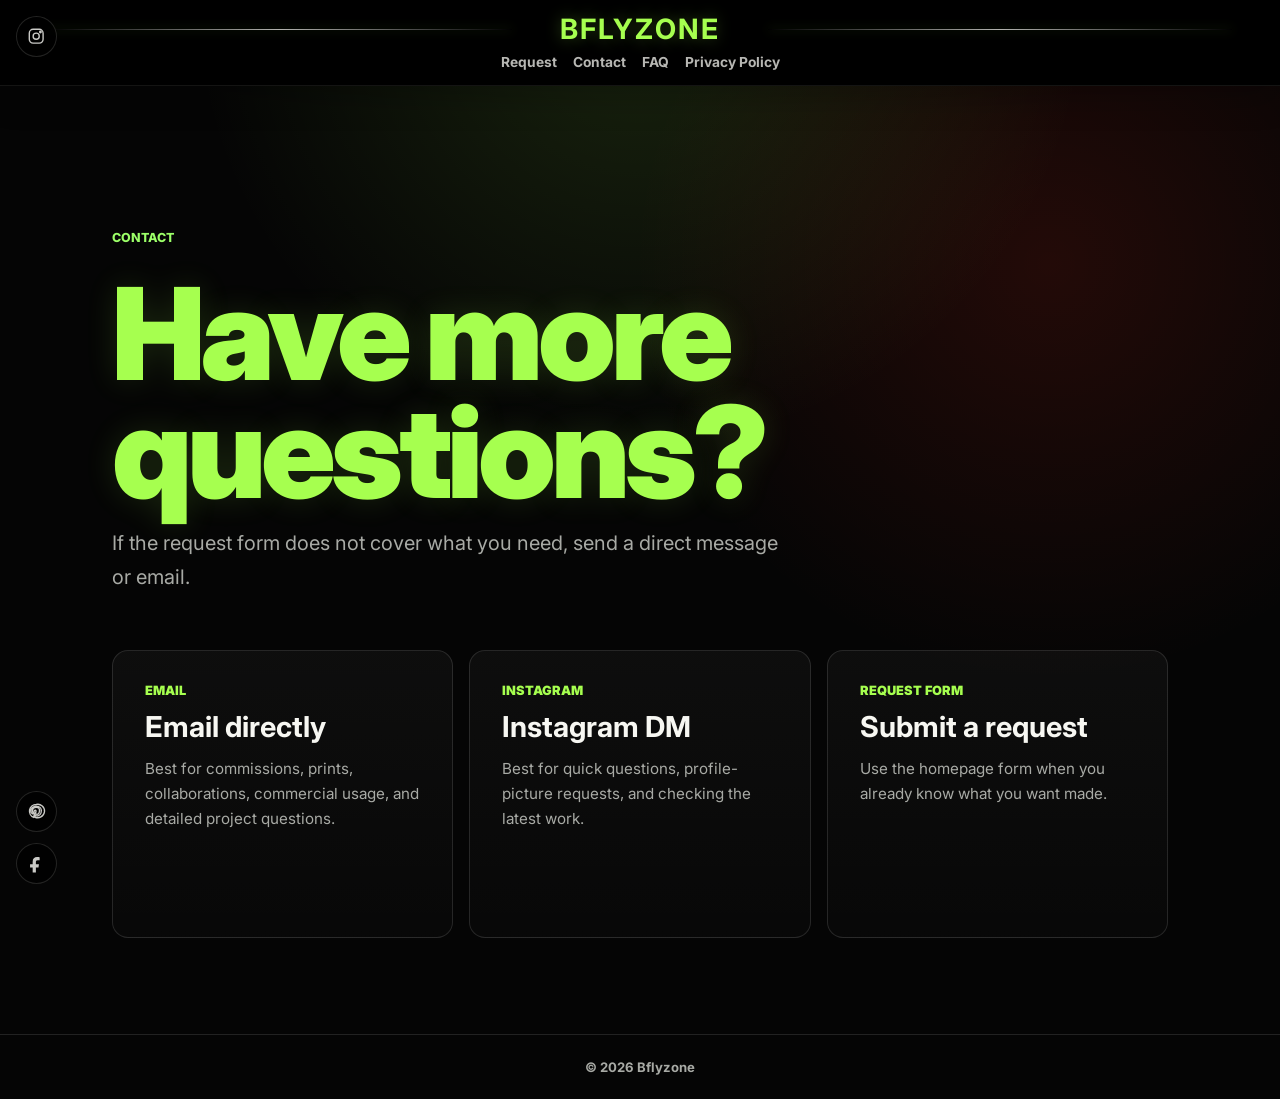
==== contact/index.html @ f9c37932 "Bump CSS to v=3 across all pages to force cache refresh Co-Authored-By: Claude Sonnet 4.6 <noreply@a" ====
<!doctype html>
<html lang="en">
  <head>
    <meta charset="utf-8">
    <meta name="viewport" content="width=device-width, initial-scale=1">
    <meta name="description" content="Contact Bflyzone for digital art commissions. Reach out via email, Instagram DM, or the request form for profile pictures, prints, clothing designs, and collaborations.">
    <meta name="author" content="Bflyzone">
    <meta name="robots" content="index, follow">
    <meta name="theme-color" content="#050505">
    <title>Contact Bflyzone | Commission Digital Art</title>
    <meta property="og:title" content="Contact Bflyzone | Commission Digital Art">
    <meta property="og:description" content="Reach out via email, Instagram DM, or the request form for profile pictures, prints, clothing designs, and collaborations.">
    <meta property="og:url" content="https://bflyzone.net/contact/">
    <meta property="og:image" content="https://bflyzone.net/assets/brand/mika-profile-7.png">
    <meta property="og:type" content="website">
    <meta property="og:site_name" content="Bflyzone">
    <meta property="og:locale" content="en_US">
    <meta name="twitter:card" content="summary_large_image">
    <meta name="twitter:title" content="Contact Bflyzone | Commission Digital Art">
    <meta name="twitter:description" content="Reach out via email, Instagram DM, or the request form for profile pictures, prints, clothing designs, and collaborations.">
    <meta name="twitter:image" content="https://bflyzone.net/assets/brand/mika-profile-7.png">
    <link rel="icon" type="image/png" href="../assets/brand/mika-profile-7.png">
    <link rel="apple-touch-icon" href="../assets/brand/mika-profile-7.png">
    <link rel="preconnect" href="https://fonts.googleapis.com">
    <link rel="preconnect" href="https://fonts.gstatic.com" crossorigin>
    <link href="https://fonts.googleapis.com/css2?family=Inter:wght@400;500;600;700;800;900&display=swap" rel="stylesheet">
    <link rel="stylesheet" href="../styles.css?v=3">
  </head>
  <body>
    <aside class="social-rail" aria-label="Social links">
      <a href="https://www.instagram.com/bflyzone/" target="_blank" rel="noreferrer" aria-label="Instagram">
        <svg viewBox="0 0 24 24" aria-hidden="true"><rect x="3" y="3" width="18" height="18" rx="5"></rect><circle cx="12" cy="12" r="4"></circle><circle cx="17.5" cy="6.5" r="1"></circle></svg>
      </a>
      <a href="https://www.pinterest.com/bflyzone/" target="_blank" rel="noreferrer" aria-label="Pinterest">
        <svg viewBox="0 0 24 24" aria-hidden="true"><path d="M12 3.2a8.8 8.8 0 0 0-3.2 17l.8-5.2c-.4-.8-.6-1.8-.3-2.9.5-2 2.9-1.7 2.4.3l-.4 1.7c-.3 1.1.6 2 1.7 2 2 0 3.3-2.5 3.3-5.4 0-2.2-1.5-3.9-4.2-3.9-3.1 0-5 2.3-5 4.8 0 .9.3 1.6.8 2.1.2.2.2.3.1.6l-.2.9c-.1.3-.3.4-.6.3-1.5-.6-2.2-2.1-2.2-3.8 0-2.9 2.5-6.3 7.3-6.3 3.9 0 6.4 2.8 6.4 5.8 0 4-2.2 7-5.4 7-1.1 0-2.2-.6-2.5-1.3l-.7 2.7A8.8 8.8 0 1 0 12 3.2Z"></path></svg>
      </a>
      <a href="https://www.facebook.com/profile.php?id=61553588356300" target="_blank" rel="noreferrer" aria-label="Facebook">
        <svg viewBox="0 0 24 24" aria-hidden="true"><path d="M14 8h2.5V4.3c-.4-.1-1.8-.3-3.4-.3-3.4 0-5.7 2.1-5.7 6v3.4H4v4.1h3.4V24h4.2v-6.5H15l.6-4.1h-4v-3c0-1.2.3-2.4 2.4-2.4Z"></path></svg>
      </a>
    </aside>
    <header class="topbar">
      <a class="handle-mark" href="/" aria-label="Home">
        <span></span>
        <strong>BFLYZONE</strong>
        <span></span>
      </a>
      <nav aria-label="Primary navigation">
        <a href="/#request">Request</a>
        <a href="/contact/" aria-current="page">Contact</a>
        <a href="/faq/">FAQ</a>
        <a href="/privacy-policy/">Privacy Policy</a>
      </nav>
    </header>

    <main class="page-main contact-page">
      <section class="contact-hero">
        <p class="tag">Contact</p>
        <h1>Have more questions?</h1>
        <p>If the request form does not cover what you need, send a direct message or email.</p>
      </section>

      <section class="contact-options" aria-label="Direct contact options">
        <a class="contact-card" href="mailto:bflyzone@gmail.com">
          <span>Email</span>
          <strong>Email directly</strong>
          <small>Best for commissions, prints, collaborations, commercial usage, and detailed project questions.</small>
        </a>
        <a class="contact-card" href="https://www.instagram.com/bflyzone/" target="_blank" rel="noreferrer">
          <span>Instagram</span>
          <strong>Instagram DM</strong>
          <small>Best for quick questions, profile-picture requests, and checking the latest work.</small>
        </a>
        <a class="contact-card" href="/#request">
          <span>Request Form</span>
          <strong>Submit a request</strong>
          <small>Use the homepage form when you already know what you want made.</small>
        </a>
      </section>
    </main>

    <footer>
      <p>© 2026 Bflyzone</p>
    </footer>
  </body>
</html>
---- styles.css ----
:root {
  color-scheme: dark;
  --bg: #050505;
  --panel: #101112;
  --text: #f7f7f2;
  --muted: #a8aaa5;
  --line: rgba(247, 247, 242, 0.12);
  --lime: #a6ff4f;
  --red: #ff321e;
  --green: #244f2a;
  --cyan: #9cff68;
}

* {
  box-sizing: border-box;
}

html {
  scroll-behavior: smooth;
}

body {
  margin: 0;
  min-width: 320px;
  background:
    radial-gradient(circle at 50% 0%, rgba(166, 255, 79, 0.13), transparent 28rem),
    radial-gradient(circle at 82% 24%, rgba(255, 50, 30, 0.12), transparent 26rem),
    var(--bg);
  color: var(--text);
  font-family: Inter, system-ui, -apple-system, BlinkMacSystemFont, "Segoe UI", sans-serif;
  letter-spacing: 0;
}

img {
  display: block;
  width: 100%;
  height: 100%;
  object-fit: cover;
}

a {
  color: inherit;
  text-decoration: none;
}

.social-rail {
  position: fixed;
  top: 1rem;
  bottom: 1rem;
  left: 1rem;
  z-index: 30;
  display: flex;
  flex-direction: column;
  justify-content: space-between;
  pointer-events: none;
}

.social-rail a {
  display: grid;
  width: 2.55rem;
  height: 2.55rem;
  place-items: center;
  border: 1px solid rgba(247, 247, 242, 0.14);
  border-radius: 999px;
  background: rgba(0, 0, 0, 0.62);
  color: rgba(247, 247, 242, 0.82);
  pointer-events: auto;
  transition: color 180ms ease, border-color 180ms ease, background 180ms ease, transform 180ms ease;
}

.social-rail a:hover {
  border-color: rgba(166, 255, 79, 0.72);
  background: rgba(166, 255, 79, 0.1);
  color: var(--lime);
  transform: translateY(-2px);
}

.social-rail svg {
  width: 1.15rem;
  height: 1.15rem;
  fill: none;
  stroke: currentColor;
  stroke-linecap: round;
  stroke-linejoin: round;
  stroke-width: 1.8;
}

.social-rail a:nth-child(2),
.social-rail a:nth-child(3) {
  margin-top: 0.7rem;
}

.social-rail a:nth-child(2) {
  margin-top: auto;
}

.social-rail a:nth-child(3) svg {
  fill: currentColor;
  stroke: none;
}

.topbar {
  position: fixed;
  top: 0;
  left: 0;
  right: 0;
  z-index: 10;
  display: grid;
  align-items: center;
  gap: 0.65rem;
  padding: 0.95rem clamp(1rem, 4vw, 3rem);
  background:
    linear-gradient(180deg, rgba(0, 0, 0, 0.96), rgba(0, 0, 0, 0.86)),
    #000;
  border-bottom: 1px solid rgba(247, 247, 242, 0.08);
  box-shadow: 0 0.8rem 2rem rgba(0, 0, 0, 0.22);
}

.handle-mark {
  display: grid;
  grid-template-columns: minmax(2rem, 1fr) auto minmax(2rem, 1fr);
  align-items: center;
  gap: clamp(0.8rem, 5vw, 3rem);
  width: min(74rem, 100%);
  margin: 0 auto;
  color: var(--lime);
  font-size: clamp(1rem, 2.4vw, 1.75rem);
  font-weight: 900;
  line-height: 1;
  letter-spacing: 0.08em;
  text-shadow: 0 0 1rem rgba(166, 255, 79, 0.28);
}

.handle-mark span {
  display: block;
  height: 1px;
  background: linear-gradient(90deg, transparent, rgba(247, 247, 242, 0.72), transparent);
  box-shadow: 0 0 0.65rem rgba(166, 255, 79, 0.32);
}

nav {
  display: flex;
  justify-content: center;
  gap: 1rem;
}

nav a,
footer a {
  color: rgba(247, 247, 242, 0.74);
  font-size: 0.86rem;
  font-weight: 700;
  transition: color 180ms ease;
}

nav a:hover,
footer a:hover {
  color: var(--text);
}

.hero {
  position: relative;
  min-height: 100svh;
  overflow: hidden;
  display: grid;
  align-items: end;
  place-items: center;
}

.hero::after {
  position: absolute;
  inset: 0;
  content: "";
  background:
    radial-gradient(circle at 50% 34%, rgba(166, 255, 79, 0.04), transparent 22rem),
    linear-gradient(90deg, rgba(5, 5, 5, 0.86) 0%, rgba(5, 5, 5, 0.52) 46%, rgba(5, 5, 5, 0.82) 100%),
    linear-gradient(180deg, rgba(5, 5, 5, 0.03) 0%, rgba(5, 5, 5, 0.96) 100%);
}

.hero-image {
  position: absolute;
  inset: 0;
}

.hero-frame {
  width: 100%;
  height: 100%;
  background-image: url("assets/brand/mika-profile-7.png");
  background-position: center 36%;
  background-size: cover;
}

.hero-copy {
  position: relative;
  z-index: 1;
  display: grid;
  gap: 1.5rem;
  justify-items: center;
  width: min(70rem, 100%);
  padding: clamp(7rem, 14vw, 11rem) clamp(1rem, 4vw, 3rem) clamp(4rem, 8vw, 6rem);
  text-align: center;
}

.sr-only {
  position: absolute;
  width: 1px;
  height: 1px;
  padding: 0;
  margin: -1px;
  overflow: hidden;
  clip: rect(0, 0, 0, 0);
  white-space: nowrap;
  border: 0;
}

.tag {
  margin: 0 0 0.85rem;
  color: var(--cyan);
  font-size: 0.78rem;
  font-weight: 800;
  text-transform: uppercase;
}

h1,
h2 {
  margin: 0;
  font-family: Inter, system-ui, sans-serif;
  font-weight: 900;
  letter-spacing: -0.04em;
  line-height: 0.92;
}

h1 {
  max-width: none;
  font-size: clamp(4.6rem, 13vw, 13rem);
  color: var(--lime);
  animation: titlePulse 6s ease-in-out infinite;
  text-shadow: 0 0 2.2rem rgba(166, 255, 79, 0.2);
}

h2 {
  font-size: clamp(2.7rem, 7vw, 6.2rem);
}

.mascot {
  width: clamp(7rem, 15vw, 12rem);
  height: clamp(7rem, 15vw, 12rem);
  border: 2px solid rgba(244, 240, 232, 0.82);
  border-radius: 50%;
  box-shadow:
    0 0 0 0.45rem rgba(5, 5, 5, 0.42),
    0 0 3rem rgba(166, 255, 79, 0.32);
  background-position: center 50%;
  background-size: 112%;
}

.mascot-bg,
.profile-avatar-bg,
.story-mika {
  background-image: url("assets/brand/mika-profile-7.png");
}

.request-panel > p:not(.tag) {
  max-width: 32rem;
  margin: 1rem 0 1.5rem;
  color: rgba(244, 240, 232, 0.86);
  font-size: clamp(1.1rem, 2.1vw, 1.45rem);
  line-height: 1.6;
}

.hero-motto {
  position: relative;
  display: inline-grid;
  grid-template-columns: 3rem auto 3rem;
  align-items: center;
  gap: 0.85rem;
  margin: 0 0 0.55rem;
  color: rgba(247, 247, 242, 0.82);
  font-size: clamp(0.72rem, 1.1vw, 0.92rem);
  font-weight: 800;
  letter-spacing: 0.16em;
  line-height: 1.2;
  text-transform: uppercase;
}

.hero-motto::before,
.hero-motto::after {
  display: block;
  height: 1px;
  content: "";
  background: rgba(247, 247, 242, 0.42);
}

.button {
  display: inline-flex;
  align-items: center;
  justify-content: center;
  min-height: 3rem;
  padding: 0.9rem 1.25rem;
  border: 1px solid rgba(166, 255, 79, 0.72);
  border-radius: 999px;
  background: var(--lime);
  color: #050505;
  font-family: inherit;
  font-size: 1rem;
  font-weight: 800;
  transition: transform 180ms ease, background 180ms ease;
}

a.button,
#mailto-fallback {
  color: #050505;
}

#mailto-fallback {
  display: none;
}

@media (max-width: 920px) {
  #mailto-fallback {
    display: inline-flex;
  }
}

.not-found {
  display: flex;
  flex-direction: column;
  align-items: center;
  justify-content: center;
  gap: 1.2rem;
  min-height: 100svh;
  padding: clamp(9rem, 18vw, 14rem) clamp(1rem, 4vw, 3rem) 4rem;
  text-align: center;
}

.not-found-code {
  margin: 0;
  color: var(--lime);
  font-size: clamp(6rem, 22vw, 14rem);
  font-weight: 900;
  line-height: 1;
  letter-spacing: -0.04em;
  text-shadow: 0 0 3rem rgba(166, 255, 79, 0.2);
  animation: titlePulse 6s ease-in-out infinite;
}

.not-found h1 {
  margin: 0;
  font-size: clamp(1.8rem, 5vw, 3.5rem);
}

.not-found p:not(.not-found-code) {
  margin: 0;
  color: var(--muted);
  font-size: clamp(1rem, 2vw, 1.25rem);
}

.button:hover {
  transform: translateY(-2px);
  background: #caff8f;
}

.button:disabled {
  opacity: 0.65;
  cursor: not-allowed;
  transform: none;
}

.profile-section {
  padding: clamp(3rem, 7vw, 6rem) clamp(1rem, 4vw, 3rem);
}

.instagram-board {
  width: min(64rem, 100%);
  margin: 0 auto;
  border: 1px solid rgba(244, 240, 232, 0.1);
  border-radius: 1.2rem;
  overflow: hidden;
  background: #000;
  box-shadow: 0 2rem 6rem rgba(0, 0, 0, 0.45);
}

.profile-head {
  display: grid;
  grid-template-columns: 10.5rem 1fr;
  gap: clamp(1.25rem, 4vw, 3rem);
  align-items: center;
  padding: clamp(1rem, 4vw, 2.4rem);
}

.profile-avatar {
  aspect-ratio: 1;
  border: 2px solid rgba(166, 255, 79, 0.76);
  border-radius: 50%;
  background-position: center 50%;
  background-size: 112%;
  box-shadow: 0 0 1.5rem rgba(166, 255, 79, 0.18);
}

.profile-meta {
  display: grid;
  gap: 1rem;
}

.profile-row,
.stats,
.profile-tabs {
  display: flex;
  align-items: center;
  gap: clamp(0.8rem, 2vw, 1.6rem);
  flex-wrap: wrap;
}

.profile-row h3 {
  margin: 0;
  font-size: clamp(1.4rem, 3vw, 2rem);
}

.profile-button,
.tab {
  min-height: 2.3rem;
  border: 1px solid var(--line);
  border-radius: 999px;
  background: #151515;
  color: var(--text);
  padding: 0.55rem 0.9rem;
  font: inherit;
  font-size: 0.86rem;
  font-weight: 800;
  cursor: pointer;
}

.stats {
  color: var(--muted);
}

.stats strong {
  color: var(--text);
}

.profile-meta p {
  margin: 0;
  color: rgba(244, 240, 232, 0.84);
  line-height: 1.45;
}

.profile-tabs {
  justify-content: center;
  border-top: 1px solid var(--line);
}

.tab {
  min-width: 8rem;
  border-width: 1px;
  border-color: transparent;
  background: transparent;
  color: var(--muted);
}

.tab.active {
  border-color: rgba(166, 255, 79, 0.62);
  background: rgba(166, 255, 79, 0.08);
  color: var(--lime);
}

.story-row {
  display: flex;
  gap: clamp(1rem, 3vw, 2rem);
  overflow-x: auto;
  padding: 0 clamp(1rem, 4vw, 2.4rem) 1.6rem;
  border-bottom: 1px solid var(--line);
}

.story-row a {
  display: grid;
  justify-items: center;
  gap: 0.55rem;
  min-width: 5.2rem;
  color: var(--text);
  font-size: 0.78rem;
  font-weight: 800;
}

.story-row img,
.story-image {
  width: 4.75rem;
  height: 4.75rem;
  border: 2px solid rgba(166, 255, 79, 0.7);
  border-radius: 50%;
  object-position: center top;
}

.story-image {
  display: block;
  background-position: center 50%;
  background-size: 112%;
}

.insta-grid {
  display: grid;
  grid-template-columns: repeat(3, minmax(0, 1fr));
  gap: 3px;
  background: var(--bg);
}

.post {
  position: relative;
  aspect-ratio: 1;
  overflow: hidden;
  border: 0;
  background: var(--panel);
  cursor: pointer;
  padding: 0;
}

.post img {
  height: 100%;
  transition: transform 260ms ease, opacity 260ms ease;
}

.post.clean-post img {
  height: 112%;
  object-position: center top;
  transform: translateY(-5.8%);
}

.post:hover img,
.post:focus-visible img {
  transform: scale(1.045);
  opacity: 0.8;
}

.post.clean-post:hover img,
.post.clean-post:focus-visible img {
  transform: translateY(-5.8%) scale(1.045);
}

.post.hidden {
  display: none;
}

.post-dialog {
  width: min(56rem, calc(100% - 2rem));
  border: 1px solid var(--line);
  border-radius: 1.2rem;
  overflow: hidden;
  background: #050505;
  color: var(--text);
  padding: 0;
}

.post-dialog::backdrop {
  background: rgba(0, 0, 0, 0.82);
  backdrop-filter: blur(8px);
}

.post-dialog img {
  width: 100%;
  max-height: 78svh;
  object-fit: contain;
  background: #000;
}

.post-dialog.clean-preview img {
  max-height: none;
  height: min(82svh, 48rem);
  object-fit: cover;
  object-position: center 36%;
}

.post-dialog p {
  margin: 0;
  padding: 1rem;
  font-weight: 800;
}

.dialog-close {
  position: absolute;
  top: 0.75rem;
  right: 0.75rem;
  z-index: 1;
  display: grid;
  place-items: center;
  width: 2.25rem;
  height: 2.25rem;
  border: 1px solid rgba(244, 240, 232, 0.4);
  border-radius: 50%;
  background: rgba(5, 5, 5, 0.76);
  color: var(--text);
  padding: 0;
  font: inherit;
  font-size: 1rem;
  cursor: pointer;
  transition: border-color 180ms ease, background 180ms ease;
}

.dialog-close:hover {
  border-color: rgba(244, 240, 232, 0.7);
  background: rgba(20, 20, 20, 0.9);
}

.request {
  display: grid;
  grid-template-columns: minmax(0, 0.95fr) minmax(21rem, 0.78fr);
  min-height: 100svh;
  border-top: 1px solid var(--line);
}

.page-main {
  padding-top: 7.4rem;
}

.page-request {
  min-height: calc(100svh - 7.4rem);
  border-top: 0;
}

.home-contact {
  display: grid;
  justify-items: center;
  gap: 1.5rem;
  padding: clamp(4rem, 9vw, 7rem) clamp(1rem, 4vw, 3rem);
  border-top: 1px solid var(--line);
  text-align: center;
}

.home-contact h2 {
  max-width: 13ch;
  color: var(--lime);
  text-shadow: 0 0 2rem rgba(166, 255, 79, 0.14);
}

.info-links {
  display: grid;
  grid-template-columns: repeat(2, minmax(0, 1fr));
  gap: 1px;
  border-top: 1px solid var(--line);
  background: var(--line);
}

.info-links article {
  min-height: 18rem;
  padding: clamp(2rem, 5vw, 4rem);
  background: #050505;
}

.info-links h2 {
  margin-bottom: 1rem;
  color: var(--lime);
  font-size: clamp(3rem, 7vw, 6rem);
}

.info-links p {
  max-width: 38rem;
  margin: 0;
  color: var(--muted);
  line-height: 1.7;
}

.info-links article:target {
  outline: 1px solid rgba(166, 255, 79, 0.6);
  outline-offset: -1px;
}

.info-links article:target h2 {
  text-shadow: 0 0 1.2rem rgba(166, 255, 79, 0.38);
}

.text-page {
  width: min(68rem, 100%);
  margin: 0 auto;
  padding-inline: clamp(1rem, 4vw, 3rem);
}

.contact-page {
  width: min(72rem, 100%);
  margin: 0 auto;
  padding-inline: clamp(1rem, 4vw, 3rem);
}

.contact-hero {
  display: grid;
  justify-items: start;
  gap: 1rem;
  padding: clamp(3.5rem, 9vw, 7rem) 0 clamp(2rem, 5vw, 3.5rem);
}

.contact-hero h1 {
  max-width: 12ch;
  color: var(--lime);
  font-size: clamp(3.6rem, 10vw, 8.5rem);
  text-shadow: 0 0 2rem rgba(166, 255, 79, 0.14);
}

.contact-hero p:not(.tag) {
  max-width: 42rem;
  margin: 0;
  color: var(--muted);
  font-size: clamp(1rem, 2vw, 1.25rem);
  line-height: 1.7;
}

.contact-options {
  display: grid;
  grid-template-columns: repeat(3, minmax(0, 1fr));
  gap: 1rem;
  margin-bottom: clamp(4rem, 8vw, 6rem);
}

.contact-card {
  display: grid;
  align-content: start;
  gap: 0.75rem;
  min-height: 18rem;
  padding: clamp(1.25rem, 3vw, 2rem);
  border: 1px solid var(--line);
  border-radius: 1rem;
  background: linear-gradient(180deg, rgba(247, 247, 242, 0.04), rgba(247, 247, 242, 0.015));
  transition: transform 180ms ease, border-color 180ms ease;
}

.contact-card:hover {
  transform: translateY(-3px);
  border-color: rgba(166, 255, 79, 0.45);
}

.contact-card span {
  color: var(--lime);
  font-size: 0.8rem;
  font-weight: 900;
  text-transform: uppercase;
}

.contact-card strong {
  color: var(--text);
  font-size: clamp(1.25rem, 2.5vw, 1.8rem);
  line-height: 1.15;
}

.contact-card small {
  color: var(--muted);
  font-size: 0.95rem;
  line-height: 1.65;
}

.text-hero {
  padding: clamp(3.5rem, 9vw, 7rem) 0 clamp(2rem, 5vw, 3.5rem);
}

.text-hero h1 {
  max-width: 12ch;
  color: var(--lime);
  font-size: clamp(3.6rem, 10vw, 8.5rem);
  text-shadow: 0 0 2rem rgba(166, 255, 79, 0.14);
}

.content-list {
  display: grid;
  gap: 1px;
  margin-bottom: clamp(4rem, 8vw, 6rem);
  border: 1px solid var(--line);
  border-radius: 1rem;
  overflow: hidden;
  background: var(--line);
}

.content-list article {
  padding: clamp(1.25rem, 3vw, 2rem);
  background: #050505;
}

.content-list h2 {
  margin-bottom: 0.8rem;
  color: var(--text);
  font-family: Inter, system-ui, sans-serif;
  font-size: clamp(1.2rem, 2vw, 1.65rem);
  font-weight: 800;
}

.content-list p {
  max-width: 54rem;
  margin: 0;
  color: var(--muted);
  line-height: 1.72;
}

.content-list a {
  color: var(--lime);
  font-weight: 800;
}

.request-art {
  min-height: 36rem;
}

.request-panel {
  display: grid;
  align-content: center;
  padding: clamp(2rem, 5vw, 4rem);
  background:
    linear-gradient(180deg, rgba(166, 255, 79, 0.08), transparent 28%),
    var(--panel);
}

form {
  display: grid;
  gap: 0.9rem;
  margin-top: 1.4rem;
}

label {
  display: grid;
  gap: 0.42rem;
  color: var(--muted);
  font-size: 0.78rem;
  font-weight: 800;
  text-transform: uppercase;
}

input,
select,
textarea {
  width: 100%;
  min-height: 3.1rem;
  border: 1px solid var(--line);
  border-radius: 0.8rem;
  background: #050505;
  color: var(--text);
  font: inherit;
  outline: none;
  padding: 0.9rem;
}

textarea {
  resize: vertical;
}

input:focus,
select:focus,
textarea:focus {
  border-color: var(--lime);
}

::placeholder {
  color: rgba(167, 160, 154, 0.62);
}

.actions {
  display: flex;
  align-items: center;
  gap: 1rem;
  margin-top: 0.35rem;
}


footer {
  display: flex;
  align-items: center;
  justify-content: center;
  padding: 1.5rem clamp(1rem, 4vw, 3rem);
  border-top: 1px solid var(--line);
}

footer p {
  margin: 0;
  color: var(--muted);
  font-size: 0.82rem;
  font-weight: 700;
}


.commission-status {
  display: inline-flex;
  align-items: center;
  gap: 0.5rem;
  padding: 0.4rem 0.9rem;
  border-radius: 999px;
  font-size: 0.75rem;
  font-weight: 800;
  letter-spacing: 0.06em;
  text-transform: uppercase;
}

.commission-status::before {
  content: '';
  display: block;
  width: 6px;
  height: 6px;
  border-radius: 50%;
  background: currentColor;
  flex-shrink: 0;
}

.commission-status.open {
  border: 1px solid rgba(166, 255, 79, 0.4);
  background: rgba(166, 255, 79, 0.1);
  color: var(--lime);
}

.commission-status.closed {
  border: 1px solid rgba(255, 50, 30, 0.4);
  background: rgba(255, 50, 30, 0.1);
  color: var(--red);
}

@media (max-width: 920px) {
  .request {
    grid-template-columns: 1fr;
  }

  .request-art {
    min-height: 70svh;
  }
}

@media (max-width: 620px) {
  .topbar {
    gap: 0.55rem;
    padding-inline: 0.75rem;
  }

  nav {
    flex-wrap: wrap;
    gap: 0.5rem;
  }

  nav a {
    font-size: 0.78rem;
  }

  main {
    display: flex;
    flex-direction: column;
  }

  .hero {
    order: 1;
    min-height: 88svh;
  }

  .request {
    order: 2;
  }

  .profile-section {
    order: 3;
  }

  .social-rail {
    top: auto;
    right: 0.75rem;
    bottom: 0.75rem;
    left: 0.75rem;
    flex-direction: row;
    justify-content: flex-start;
    gap: 0.55rem;
  }

  .social-rail a:nth-child(2),
  .social-rail a:nth-child(3) {
    margin-top: 0;
  }

  h1 {
    font-size: clamp(2.2rem, 12.5vw, 4rem);
  }

  h2 {
    font-size: clamp(2rem, 11vw, 4.25rem);
  }

  .hero::after {
    background:
      linear-gradient(180deg, rgba(5, 5, 5, 0.18), rgba(5, 5, 5, 0.92) 82%),
      linear-gradient(90deg, rgba(5, 5, 5, 0.62), transparent);
  }

  .info-links {
    grid-template-columns: 1fr;
  }

  .profile-head {
    grid-template-columns: 1fr;
    text-align: center;
  }

  .profile-avatar {
    width: 8.5rem;
    justify-self: center;
  }

  .profile-row,
  .stats {
    justify-content: center;
  }

  .post {
    aspect-ratio: 1;
  }

  .actions {
    align-items: stretch;
    flex-direction: column;
  }

  .contact-options {
    grid-template-columns: 1fr;
  }

  .page-main {
    padding-top: 8.5rem;
  }
}

@keyframes titlePulse {
  0%,
  100% {
    filter: brightness(1);
    transform: translateY(0) scale(1);
  }

  50% {
    filter: brightness(1.08);
    transform: translateY(-0.2rem) scale(1.006);
  }
}
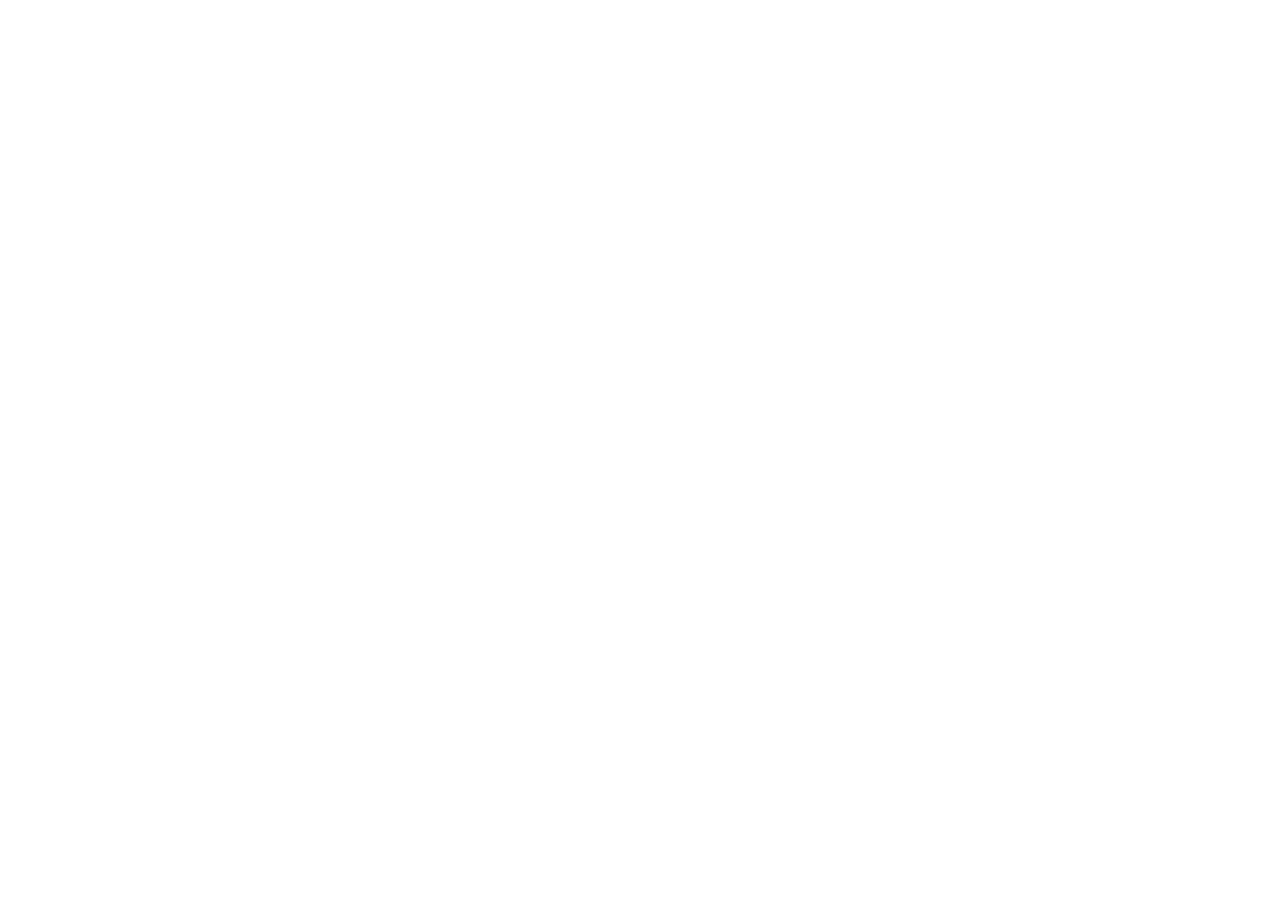
==== commit cd9e71b3: "Add client-side HTTPS redirect to all pages Co-Authored-By: Claude Sonnet 4.6 <noreply@anthropic.com" ====
--- a/contact/index.html
+++ b/contact/index.html
@@ -1,7 +1,8 @@
-<!doctype html>
+﻿<!doctype html>
 <html lang="en">
   <head>
     <meta charset="utf-8">
+    <script>if(location.protocol==="http:")location.replace("https://"+location.host+location.pathname+location.search+location.hash);</script>
     <meta name="viewport" content="width=device-width, initial-scale=1">
     <meta name="description" content="Contact Bflyzone for digital art commissions. Reach out via email, Instagram DM, or the request form for profile pictures, prints, clothing designs, and collaborations.">
     <meta name="author" content="Bflyzone">
